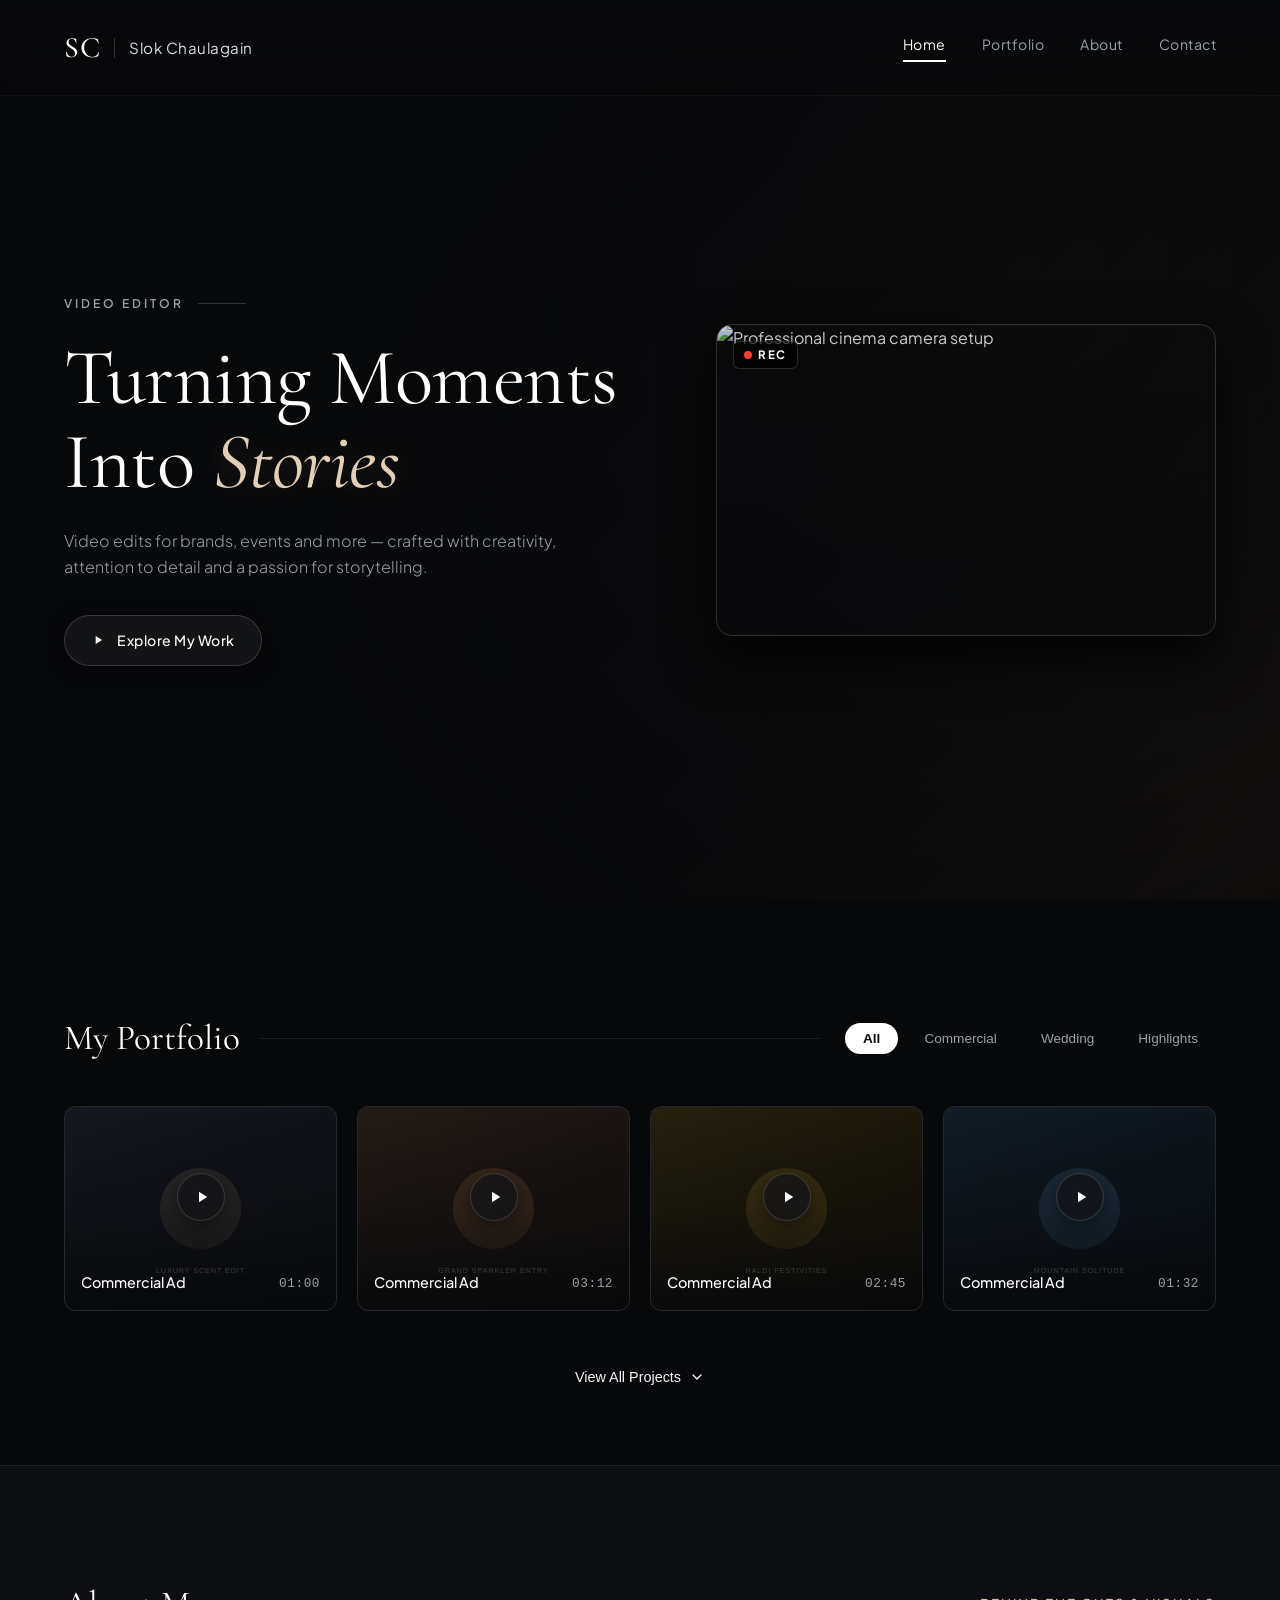
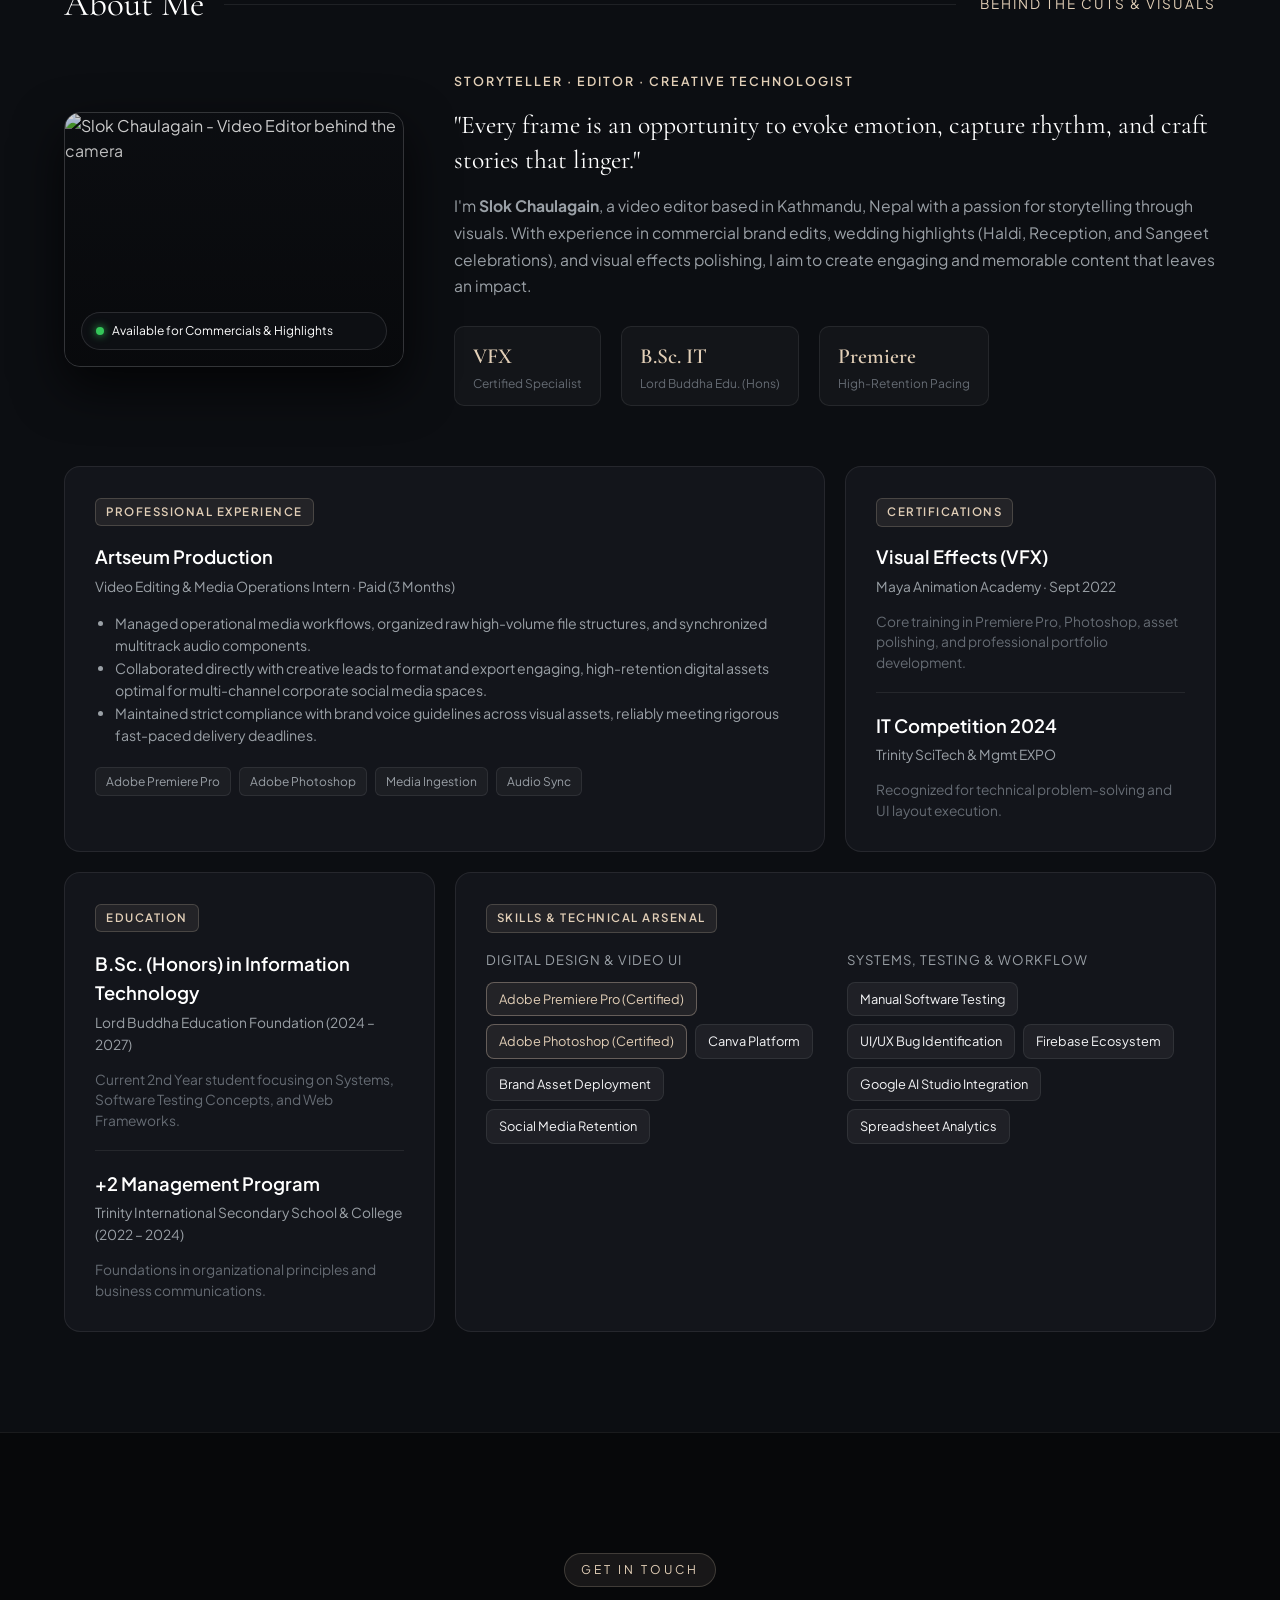
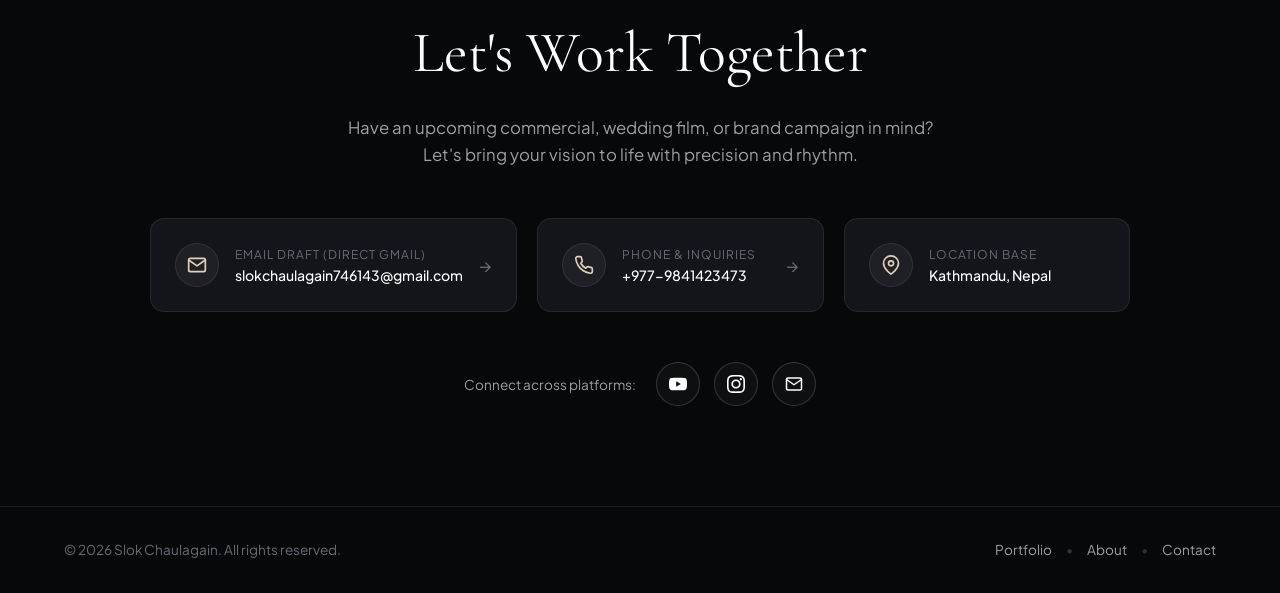
==== Portfolio/index.html @ 5088b0f5 "Add files via upload" ====
<!DOCTYPE html>
<html lang="en">
<head>
  <meta charset="UTF-8">
  <meta name="viewport" content="width=device-width, initial-scale=1.0">
  <title>Slok Chaulagain — Video Editor & Visual Storyteller</title>
  <meta name="description" content="Portfolio of Slok Chaulagain, a Video Editor specializing in commercial edits, wedding highlights, and cinematic visual storytelling based in Kathmandu, Nepal.">
  
  <!-- Google Fonts: Cormorant Garamond & Plus Jakarta Sans -->
  <link rel="preconnect" href="https://fonts.googleapis.com">
  <link rel="preconnect" href="https://fonts.gstatic.com" crossorigin>
  <link href="https://fonts.googleapis.com/css2?family=Cormorant+Garamond:ital,wght@0,400;0,500;0,600;1,400;1,600&family=Plus+Jakarta+Sans:wght@300;400;500;600;700&display=swap" rel="stylesheet">
  
  <link rel="stylesheet" href="styles.css">
</head>
<body>
  <!-- Header / Navigation -->
  <header class="site-header" id="header">
    <div class="header-container">
      <a href="#home" class="logo" aria-label="Slok Chaulagain Home">
        <span class="logo-monogram">SC</span>
        <span class="logo-divider"></span>
        <span class="logo-name">Slok Chaulagain</span>
      </a>

      <!-- Mobile Hamburger Toggle -->
      <button class="mobile-toggle" id="mobileToggle" aria-expanded="false" aria-controls="primaryNav" aria-label="Toggle navigation menu">
        <span></span>
        <span></span>
        <span></span>
      </button>

      <nav class="nav-links" id="primaryNav" aria-label="Main Navigation">
        <a href="#home" class="nav-link active">Home</a>
        <a href="#portfolio" class="nav-link">Portfolio</a>
        <a href="#about" class="nav-link">About</a>
        <a href="#contact" class="nav-link">Contact</a>
      </nav>
    </div>
  </header>

  <main>
    <!-- Hero Section -->
    <section class="hero-section" id="home">
      <div class="hero-bg-overlay" aria-hidden="true"></div>
      
      <div class="hero-container">
        <!-- Hero Text Content -->
        <div class="hero-content">
          <div class="hero-label-wrap">
            <span class="hero-label">VIDEO EDITOR</span>
            <span class="hero-label-line"></span>
          </div>
          <h1 class="hero-title">
            Turning Moments<br>
            Into <span class="italic-accent">Stories</span>
          </h1>
          <p class="hero-subtitle">
            Video edits for brands, events and more — crafted with creativity, 
            attention to detail and a passion for storytelling.
          </p>
          <div class="hero-cta-wrapper">
            <a href="#portfolio" class="btn-pill btn-hero" id="heroCta">
              <svg class="icon-play" viewBox="0 0 24 24" fill="currentColor" aria-hidden="true">
                <path d="M8 5v14l11-7z"/>
              </svg>
              <span>Explore My Work</span>
            </a>
          </div>
        </div>

        <!-- Hero Camera Setup Visual -->
        <div class="hero-visual" aria-hidden="true">
          <div class="hero-camera-card">
            <img 
              src="https://images.unsplash.com/photo-1516035069371-29a1b244cc32?auto=format&fit=crop&w=900&q=80" 
              alt="Professional cinema camera setup" 
              class="hero-cam-img"
            />
            <div class="hero-cam-overlay">
              <div class="rec-badge">
                <span class="rec-dot"></span> REC
              </div>
            </div>
          </div>
        </div>
      </div>
    </section>

    <!-- Portfolio Section -->
    <section class="portfolio-section" id="portfolio">
      <div class="container">
        <div class="section-header-row">
          <div class="title-with-rule">
            <h2 class="section-title">My Portfolio</h2>
            <div class="header-rule" aria-hidden="true"></div>
          </div>

          <!-- Filter Pills -->
          <div class="filter-group" role="tablist" aria-label="Filter portfolio projects">
            <button class="filter-pill active" role="tab" aria-selected="true" data-filter="all">All</button>
            <button class="filter-pill" role="tab" aria-selected="false" data-filter="commercial">Commercial</button>
            <button class="filter-pill" role="tab" aria-selected="false" data-filter="wedding">Wedding</button>
            <button class="filter-pill" role="tab" aria-selected="false" data-filter="highlights">Highlights</button>
          </div>
        </div>

        <!-- Video Cards Grid -->
        <div class="portfolio-grid" id="portfolioGrid" aria-live="polite">
          <!-- Populated dynamically via script.js -->
        </div>

        <!-- Toggle Grid Expansion Button -->
        <div class="view-all-wrapper">
          <button class="btn-view-toggle" id="viewToggleBtn" aria-expanded="false">
            <span class="btn-text">View All Projects</span>
            <svg class="arrow-icon" viewBox="0 0 24 24" fill="none" stroke="currentColor" stroke-width="2" stroke-linecap="round" stroke-linejoin="round" aria-hidden="true">
              <polyline points="6 9 12 15 18 9"></polyline>
            </svg>
          </button>
        </div>
      </div>
    </section>

    <!-- Full-Width Dedicated About & Resume Showcase Section -->
    <section class="about-section" id="about">
      <div class="container">
        <div class="section-header-row">
          <div class="title-with-rule">
            <h2 class="section-title">About Me</h2>
            <div class="header-rule" aria-hidden="true"></div>
          </div>
          <span class="section-tagline">Behind The Cuts & Visuals</span>
        </div>

        <!-- Main Narrative Showcase -->
        <div class="about-hero-grid">
          <div class="about-visual-frame" data-tilt-item>
            <img 
              src="https://images.unsplash.com/photo-1574717024653-61fd2cf4d44d?auto=format&fit=crop&w=800&q=80" 
              alt="Slok Chaulagain - Video Editor behind the camera" 
              class="about-img"
              loading="lazy"
            />
            <div class="about-img-overlay"></div>
            <div class="about-floating-pill">
              <span class="live-dot"></span>
              <span>Available for Commercials & Highlights</span>
            </div>
          </div>

          <div class="about-narrative">
            <div class="about-pretitle">STORYTELLER · EDITOR · CREATIVE TECHNOLOGIST</div>
            <h3 class="about-quote">
              "Every frame is an opportunity to evoke emotion, capture rhythm, and craft stories that linger."
            </h3>
            <p class="about-paragraph">
              I'm <strong>Slok Chaulagain</strong>, a video editor based in Kathmandu, Nepal with a passion for storytelling through visuals. With experience in commercial brand edits, wedding highlights (Haldi, Reception, and Sangeet celebrations), and visual effects polishing, I aim to create engaging and memorable content that leaves an impact.
            </p>
            <div class="about-quick-stats">
              <div class="stat-box">
                <span class="stat-number">VFX</span>
                <span class="stat-label">Certified Specialist</span>
              </div>
              <div class="stat-box">
                <span class="stat-number">B.Sc. IT</span>
                <span class="stat-label">Lord Buddha Edu. (Hons)</span>
              </div>
              <div class="stat-box">
                <span class="stat-number">Premiere</span>
                <span class="stat-label">High-Retention Pacing</span>
              </div>
            </div>
          </div>
        </div>

        <!-- Interactive Bento Resume Showcase (Full-Width from Left to Right) -->
        <div class="resume-bento-grid">
          <!-- Card 1: Experience -->
          <div class="bento-card bento-span-2" data-tilt-item>
            <div class="bento-badge">Professional Experience</div>
            <h4 class="bento-title">Artseum Production</h4>
            <div class="bento-subtitle">Video Editing & Media Operations Intern · Paid (3 Months)</div>
            <ul class="bento-list">
              <li>Managed operational media workflows, organized raw high-volume file structures, and synchronized multitrack audio components.</li>
              <li>Collaborated directly with creative leads to format and export engaging, high-retention digital assets optimal for multi-channel corporate social media spaces.</li>
              <li>Maintained strict compliance with brand voice guidelines across visual assets, reliably meeting rigorous fast-paced delivery deadlines.</li>
            </ul>
            <div class="bento-tags">
              <span>Adobe Premiere Pro</span>
              <span>Adobe Photoshop</span>
              <span>Media Ingestion</span>
              <span>Audio Sync</span>
            </div>
          </div>

          <!-- Card 2: Certifications & Competitions -->
          <div class="bento-card" data-tilt-item>
            <div class="bento-badge">Certifications</div>
            <div class="cert-item">
              <h4 class="bento-title">Visual Effects (VFX)</h4>
              <div class="bento-subtitle">Maya Animation Academy · Sept 2022</div>
              <p class="bento-desc">Core training in Premiere Pro, Photoshop, asset polishing, and professional portfolio development.</p>
            </div>
            <div class="cert-divider"></div>
            <div class="cert-item">
              <h4 class="bento-title">IT Competition 2024</h4>
              <div class="bento-subtitle">Trinity SciTech & Mgmt EXPO</div>
              <p class="bento-desc">Recognized for technical problem-solving and UI layout execution.</p>
            </div>
          </div>

          <!-- Card 3: Academic Foundations -->
          <div class="bento-card" data-tilt-item>
            <div class="bento-badge">Education</div>
            <div class="edu-item">
              <h4 class="bento-title">B.Sc. (Honors) in Information Technology</h4>
              <div class="bento-subtitle">Lord Buddha Education Foundation (2024 – 2027)</div>
              <p class="bento-desc">Current 2nd Year student focusing on Systems, Software Testing Concepts, and Web Frameworks.</p>
            </div>
            <div class="cert-divider"></div>
            <div class="edu-item">
              <h4 class="bento-title">+2 Management Program</h4>
              <div class="bento-subtitle">Trinity International Secondary School & College (2022 – 2024)</div>
              <p class="bento-desc">Foundations in organizational principles and business communications.</p>
            </div>
          </div>

          <!-- Card 4: Technical Skills & Creative Arsenal -->
          <div class="bento-card bento-span-2" data-tilt-item>
            <div class="bento-badge">Skills & Technical Arsenal</div>
            <div class="skills-category-grid">
              <div class="skill-category">
                <span class="category-name">Digital Design & Video UI</span>
                <div class="skill-chips">
                  <span class="chip chip-gold">Adobe Premiere Pro (Certified)</span>
                  <span class="chip chip-gold">Adobe Photoshop (Certified)</span>
                  <span class="chip">Canva Platform</span>
                  <span class="chip">Brand Asset Deployment</span>
                  <span class="chip">Social Media Retention</span>
                </div>
              </div>
              <div class="skill-category">
                <span class="category-name">Systems, Testing & Workflow</span>
                <div class="skill-chips">
                  <span class="chip">Manual Software Testing</span>
                  <span class="chip">UI/UX Bug Identification</span>
                  <span class="chip">Firebase Ecosystem</span>
                  <span class="chip">Google AI Studio Integration</span>
                  <span class="chip">Spreadsheet Analytics</span>
                </div>
              </div>
            </div>
          </div>
        </div>
      </div>
    </section>

    <!-- Dedicated Full-Width Contact Section -->
    <section class="contact-section" id="contact">
      <div class="container">
        <div class="contact-panel">
          <div class="contact-header-content">
            <span class="contact-pill-label">GET IN TOUCH</span>
            <h2 class="contact-big-title">Let's Work Together</h2>
            <p class="contact-lead-text">
              Have an upcoming commercial, wedding film, or brand campaign in mind? Let's bring your vision to life with precision and rhythm.
            </p>
          </div>

          <!-- Direct Action Cards Grid -->
          <div class="contact-actions-grid">
            <!-- Direct Gmail Draft Card -->
            <a href="https://mail.google.com/mail/?view=cm&fs=1&to=slokchaulagain746143@gmail.com" 
               target="_blank" 
               rel="noopener noreferrer" 
               class="contact-action-card" 
               data-tilt-item>
              <div class="action-icon-circle">
                <svg viewBox="0 0 24 24" fill="none" stroke="currentColor" stroke-width="2" stroke-linecap="round" stroke-linejoin="round">
                  <path d="M4 4h16c1.1 0 2 .9 2 2v12c0 1.1-.9 2-2 2H4c-1.1 0-2-.9-2-2V6c0-1.1.9-2 2-2z"></path>
                  <polyline points="22,6 12,13 2,6"></polyline>
                </svg>
              </div>
              <div class="action-info">
                <span class="action-label">Email Draft (Direct Gmail)</span>
                <span class="action-value">slokchaulagain746143@gmail.com</span>
              </div>
              <div class="action-arrow">→</div>
            </a>

            <!-- Direct Phone Card -->
            <a href="tel:+9779841423473" class="contact-action-card" data-tilt-item>
              <div class="action-icon-circle">
                <svg viewBox="0 0 24 24" fill="none" stroke="currentColor" stroke-width="2" stroke-linecap="round" stroke-linejoin="round">
                  <path d="M22 16.92v3a2 2 0 0 1-2.18 2 19.79 19.79 0 0 1-8.63-3.07 19.5 19.5 0 0 1-6-6 19.79 19.79 0 0 1-3.07-8.67A2 2 0 0 1 4.11 2h3a2 2 0 0 1 2 1.72 12.84 12.84 0 0 0 .7 2.81 2 2 0 0 1-.45 2.11L8.09 9.91a16 16 0 0 0 6 6l1.27-1.27a2 2 0 0 1 2.11-.45 12.84 12.84 0 0 0 2.81.7A2 2 0 0 1 22 16.92z"></path>
                </svg>
              </div>
              <div class="action-info">
                <span class="action-label">Phone & Inquiries</span>
                <span class="action-value">+977-9841423473</span>
              </div>
              <div class="action-arrow">→</div>
            </a>

            <!-- Location Card -->
            <div class="contact-action-card static-card" data-tilt-item>
              <div class="action-icon-circle">
                <svg viewBox="0 0 24 24" fill="none" stroke="currentColor" stroke-width="2" stroke-linecap="round" stroke-linejoin="round">
                  <path d="M21 10c0 7-9 13-9 13s-9-6-9-13a9 9 0 0 1 18 0z"></path>
                  <circle cx="12" cy="10" r="3"></circle>
                </svg>
              </div>
              <div class="action-info">
                <span class="action-label">Location Base</span>
                <span class="action-value">Kathmandu, Nepal</span>
              </div>
            </div>
          </div>

          <!-- Social Channels Row -->
          <div class="contact-social-bar">
            <span class="social-bar-label">Connect across platforms:</span>
            <div class="social-icon-row">
              <a href="https://www.youtube.com/@slok.chaulagain" 
                 target="_blank" 
                 rel="noopener noreferrer" 
                 class="social-circle-btn" 
                 aria-label="Slok Chaulagain on YouTube">
                <svg viewBox="0 0 24 24" fill="currentColor">
                  <path d="M23.498 6.186a3.016 3.016 0 0 0-2.122-2.136C19.505 3.545 12 3.545 12 3.545s-7.505 0-9.377.505A3.017 3.017 0 0 0 .502 6.186C0 8.07 0 12 0 12s0 3.93.502 5.814a3.016 3.016 0 0 0 2.122 2.136c1.871.505 9.376.505 9.376.505s7.505 0 9.377-.505a3.015 3.015 0 0 0 2.122-2.136C24 15.93 24 12 24 12s0-3.93-.502-5.814zM9.545 15.568V8.432L15.818 12l-6.273 3.568z"/>
                </svg>
              </a>

              <a href="https://www.instagram.com/slok.core/" 
                 target="_blank" 
                 rel="noopener noreferrer" 
                 class="social-circle-btn" 
                 aria-label="Slok Chaulagain on Instagram">
                <svg viewBox="0 0 24 24" fill="currentColor">
                  <path d="M12 2.163c3.204 0 3.584.012 4.85.07 3.252.148 4.771 1.691 4.919 4.919.058 1.265.069 1.645.069 4.849 0 3.205-.012 3.584-.069 4.849-.149 3.225-1.664 4.771-4.919 4.919-1.266.058-1.644.07-4.85.07-3.204 0-3.584-.012-4.849-.07-3.26-.149-4.771-1.699-4.919-4.92-.058-1.265-.07-1.644-.07-4.849 0-3.204.013-3.583.07-4.849.149-3.227 1.664-4.771 4.919-4.919 1.266-.057 1.645-.069 4.849-.069zm0-2.163c-3.259 0-3.667.014-4.947.072-4.358.2-6.78 2.618-6.98 6.98-.059 1.281-.073 1.689-.073 4.948 0 3.259.014 3.668.072 4.948.2 4.358 2.618 6.78 6.98 6.98 1.281.058 1.689.072 4.948.072 3.259 0 3.668-.014 4.948-.072 4.354-.2 6.782-2.618 6.979-6.98.059-1.28.073-1.689.073-4.948 0-3.259-.014-3.667-.072-4.947-.196-4.354-2.617-6.78-6.979-6.98-1.281-.059-1.69-.073-4.949-.073zm0 5.838c-3.403 0-6.162 2.759-6.162 6.162s2.759 6.163 6.162 6.163 6.162-2.759 6.162-6.163c0-3.403-2.759-6.162-6.162-6.162zm0 10.162c-2.209 0-4-1.79-4-4 0-2.209 1.791-4 4-4s4 1.791 4 4c0 2.21-1.791 4-4 4zm6.406-11.845c-.796 0-1.441.645-1.441 1.44s.645 1.44 1.441 1.44c.795 0 1.439-.645 1.439-1.44s-.644-1.44-1.439-1.44z"/>
                </svg>
              </a>

              <a href="https://mail.google.com/mail/?view=cm&fs=1&to=slokchaulagain746143@gmail.com" 
                 target="_blank" 
                 rel="noopener noreferrer" 
                 class="social-circle-btn" 
                 aria-label="Directly compose email to Slok Chaulagain via Gmail">
                <svg viewBox="0 0 24 24" fill="none" stroke="currentColor" stroke-width="2" stroke-linecap="round" stroke-linejoin="round">
                  <path d="M4 4h16c1.1 0 2 .9 2 2v12c0 1.1-.9 2-2 2H4c-1.1 0-2-.9-2-2V6c0-1.1.9-2 2-2z"></path>
                  <polyline points="22,6 12,13 2,6"></polyline>
                </svg>
              </a>
            </div>
          </div>
        </div>
      </div>
    </section>
  </main>

  <!-- Footer -->
  <footer class="site-footer">
    <div class="container footer-content">
      <div class="footer-left">
        <p>&copy; <span id="currentYear"></span> Slok Chaulagain. All rights reserved.</p>
      </div>
      <div class="footer-right">
        <a href="#portfolio" class="footer-link">Portfolio</a>
        <span class="dot-separator">&bull;</span>
        <a href="#about" class="footer-link">About</a>
        <span class="dot-separator">&bull;</span>
        <a href="#contact" class="footer-link">Contact</a>
      </div>
    </div>
  </footer>

  <!-- Accessible Video Modal Player -->
  <div class="modal-backdrop" id="videoModal" role="dialog" aria-modal="true" aria-labelledby="modalTitle" hidden>
    <div class="modal-dialog">
      <button class="modal-close-btn" id="modalCloseBtn" aria-label="Close video player">
        <svg viewBox="0 0 24 24" width="24" height="24" stroke="currentColor" stroke-width="2" fill="none">
          <line x1="18" y1="6" x2="6" y2="18"></line>
          <line x1="6" y1="6" x2="18" y2="18"></line>
        </svg>
      </button>
      <div class="modal-player-container" id="modalPlayerContent"></div>
      <div class="modal-footer-info">
        <h3 id="modalTitle" class="modal-title">Project Video</h3>
        <span id="modalMeta" class="modal-meta">Category · Duration</span>
      </div>
    </div>
  </div>

  <script src="script.js"></script>
</body>
</html>
---- Portfolio/styles.css ----
/* ==========================================================================
   Design System & Cinematic 3D Palette
   ========================================================================== */
:root {
  --bg-primary: #07080a;
  --bg-secondary: #0c0e12;
  --bg-card: #13151b;
  --bg-card-hover: #191c24;
  --surface-border: rgba(255, 255, 255, 0.08);
  --surface-border-light: rgba(255, 255, 255, 0.16);
  
  --text-primary: #f5f5f7;
  --text-secondary: #9aa0a6;
  --text-muted: #656b73;
  --accent-gold: #e2cfb7;
  --accent-glow: rgba(226, 207, 183, 0.18);
  --play-pill-bg: rgba(18, 19, 23, 0.75);

  --font-serif: 'Cormorant Garamond', Georgia, serif;
  --font-sans: 'Plus Jakarta Sans', -apple-system, BlinkMacSystemFont, "Segoe UI", Roboto, sans-serif;

  --ease-cinematic: cubic-bezier(0.16, 1, 0.3, 1);
  --transition-fast: 0.25s var(--ease-cinematic);
  --transition-smooth: 0.45s var(--ease-cinematic);
}

/* CSS Reset & Base */
*, *::before, *::after {
  box-sizing: border-box;
  margin: 0;
  padding: 0;
}

[hidden] {
  display: none !important;
}

html {
  scroll-behavior: smooth;
  color-scheme: dark;
}

body {
  background-color: var(--bg-primary);
  color: var(--text-primary);
  font-family: var(--font-sans);
  line-height: 1.6;
  overflow-x: hidden;
  -webkit-font-smoothing: antialiased;
}

a:focus-visible,
button:focus-visible {
  outline: 2px solid var(--accent-gold);
  outline-offset: 4px;
}

.container {
  width: 90%;
  max-width: 1240px;
  margin: 0 auto;
}

/* ==========================================================================
   Header & Navigation
   ========================================================================== */
.site-header {
  position: fixed;
  top: 0;
  left: 0;
  width: 100%;
  z-index: 100;
  padding: 24px 0;
  background: linear-gradient(180deg, rgba(7, 8, 10, 0.9) 0%, rgba(7, 8, 10, 0.5) 75%, transparent 100%);
  backdrop-filter: blur(14px);
  -webkit-backdrop-filter: blur(14px);
  border-bottom: 1px solid rgba(255, 255, 255, 0.04);
  transition: padding var(--transition-fast), background-color var(--transition-fast);
}

.site-header.scrolled {
  padding: 16px 0;
  background-color: rgba(7, 8, 10, 0.96);
  border-bottom-color: var(--surface-border);
}

.header-container {
  width: 90%;
  max-width: 1240px;
  margin: 0 auto;
  display: flex;
  justify-content: space-between;
  align-items: center;
}

.logo {
  display: flex;
  align-items: center;
  gap: 14px;
  text-decoration: none;
  color: var(--text-primary);
}

.logo-monogram {
  font-family: var(--font-serif);
  font-size: 1.85rem;
  letter-spacing: 0.5px;
  font-weight: 500;
  color: #ffffff;
}

.logo-divider {
  width: 1px;
  height: 20px;
  background: var(--surface-border-light);
}

.logo-name {
  font-size: 0.95rem;
  font-weight: 400;
  letter-spacing: 0.5px;
  color: #dadce0;
}

.nav-links {
  display: flex;
  gap: 36px;
  align-items: center;
}

.nav-link {
  color: var(--text-secondary);
  text-decoration: none;
  font-size: 0.88rem;
  font-weight: 400;
  letter-spacing: 0.5px;
  position: relative;
  padding-bottom: 6px;
  transition: color var(--transition-fast);
}

.nav-link:hover {
  color: #ffffff;
}

.nav-link::after {
  content: '';
  position: absolute;
  left: 0;
  bottom: 0;
  width: 100%;
  height: 2px;
  background-color: #ffffff;
  transform: scaleX(0);
  transform-origin: center;
  transition: transform 0.28s cubic-bezier(0.2, 0.8, 0.2, 1);
}

.nav-link.active {
  color: #ffffff;
}

.nav-link.active::after {
  transform: scaleX(1);
}

.mobile-toggle {
  display: none;
  background: none;
  border: none;
  cursor: pointer;
  padding: 8px;
  flex-direction: column;
  gap: 5px;
}

.mobile-toggle span {
  display: block;
  width: 22px;
  height: 2px;
  background: #ffffff;
  transition: transform var(--transition-fast), opacity var(--transition-fast);
}

/* ==========================================================================
   Hero Section
   ========================================================================== */
.hero-section {
  position: relative;
  min-height: 100vh;
  display: flex;
  align-items: center;
  padding: 130px 0 70px;
  background: radial-gradient(circle at 80% 30%, rgba(45, 34, 25, 0.5) 0%, rgba(7, 8, 10, 0.95) 70%);
  overflow: hidden;
}

.hero-bg-overlay {
  position: absolute;
  inset: 0;
  background: linear-gradient(135deg, rgba(7, 8, 10, 0.98) 30%, rgba(7, 8, 10, 0.7) 70%, rgba(20, 16, 12, 0.4) 100%);
  pointer-events: none;
}

.hero-container {
  width: 90%;
  max-width: 1240px;
  margin: 0 auto;
  display: flex;
  align-items: center;
  justify-content: space-between;
  gap: 50px;
  position: relative;
  z-index: 2;
}

.hero-content {
  max-width: 600px;
}

.hero-label-wrap {
  display: flex;
  align-items: center;
  gap: 14px;
  margin-bottom: 24px;
}

.hero-label {
  font-size: 0.75rem;
  letter-spacing: 3px;
  text-transform: uppercase;
  color: var(--text-secondary);
  font-weight: 600;
}

.hero-label-line {
  display: inline-block;
  width: 48px;
  height: 1px;
  background: var(--surface-border-light);
}

.hero-title {
  font-family: var(--font-serif);
  font-size: clamp(3rem, 6.2vw, 5.2rem);
  line-height: 1.05;
  font-weight: 400;
  color: #ffffff;
  letter-spacing: -0.5px;
  margin-bottom: 24px;
}

.italic-accent {
  font-style: italic;
  font-weight: 400;
  color: var(--accent-gold);
  text-shadow: 0 0 25px var(--accent-glow);
}

.hero-subtitle {
  color: var(--text-secondary);
  font-size: clamp(1rem, 1.25vw, 1.15rem);
  font-weight: 300;
  line-height: 1.6;
  max-width: 500px;
  margin-bottom: 36px;
}

.btn-pill {
  display: inline-flex;
  align-items: center;
  gap: 12px;
  padding: 13px 26px;
  border-radius: 999px;
  text-decoration: none;
  font-size: 0.88rem;
  font-weight: 500;
  letter-spacing: 0.5px;
  cursor: pointer;
  transition: all var(--transition-fast);
}

.btn-hero {
  background: rgba(255, 255, 255, 0.05);
  color: #ffffff;
  border: 1px solid var(--surface-border-light);
  box-shadow: 0 4px 20px rgba(0, 0, 0, 0.5);
  backdrop-filter: blur(10px);
}

.btn-hero:hover {
  background: rgba(255, 255, 255, 0.12);
  border-color: rgba(255, 255, 255, 0.35);
  transform: translateY(-2px);
  box-shadow: 0 8px 30px rgba(0, 0, 0, 0.7);
}

.icon-play {
  width: 14px;
  height: 14px;
}

.hero-visual {
  flex: 1;
  max-width: 500px;
  display: flex;
  justify-content: flex-end;
}

.hero-camera-card {
  position: relative;
  width: 100%;
  aspect-ratio: 16 / 10;
  border-radius: 16px;
  overflow: hidden;
  border: 1px solid var(--surface-border-light);
  box-shadow: 0 20px 50px rgba(0, 0, 0, 0.85);
}

.hero-cam-img {
  width: 100%;
  height: 100%;
  object-fit: cover;
  filter: contrast(1.1) brightness(0.9);
}

.hero-cam-overlay {
  position: absolute;
  inset: 0;
  background: linear-gradient(180deg, rgba(7, 8, 10, 0.1) 0%, rgba(7, 8, 10, 0.55) 100%);
  padding: 16px;
  display: flex;
  justify-content: flex-start;
  align-items: flex-start;
}

.rec-badge {
  display: inline-flex;
  align-items: center;
  gap: 6px;
  background: rgba(0, 0, 0, 0.65);
  padding: 4px 10px;
  border-radius: 6px;
  font-size: 0.72rem;
  font-weight: 700;
  letter-spacing: 1.5px;
  color: #ffffff;
  border: 1px solid rgba(255, 255, 255, 0.15);
}

.rec-dot {
  width: 8px;
  height: 8px;
  border-radius: 50%;
  background-color: #ff3b30;
  animation: recBlink 1.4s infinite;
}

@keyframes recBlink {
  0%, 100% { opacity: 1; }
  50% { opacity: 0.2; }
}

/* ==========================================================================
   Portfolio Section
   ========================================================================== */
.portfolio-section {
  padding: 110px 0 70px;
  background-color: var(--bg-primary);
  position: relative;
  scroll-margin-top: 80px;
}

.section-header-row {
  display: flex;
  justify-content: space-between;
  align-items: center;
  margin-bottom: 40px;
  gap: 24px;
}

.title-with-rule {
  display: flex;
  align-items: center;
  gap: 20px;
  flex: 1;
}

.section-title {
  font-family: var(--font-serif);
  font-size: 2.2rem;
  font-weight: 400;
  color: #ffffff;
  white-space: nowrap;
}

.header-rule {
  flex-grow: 1;
  height: 1px;
  background: var(--surface-border);
}

.filter-group {
  display: flex;
  gap: 8px;
  flex-wrap: wrap;
}

.filter-pill {
  background: transparent;
  color: var(--text-secondary);
  border: none;
  padding: 8px 18px;
  border-radius: 999px;
  font-size: 0.85rem;
  font-weight: 500;
  cursor: pointer;
  transition: all var(--transition-fast);
}

.filter-pill:hover {
  color: #ffffff;
}

.filter-pill.active {
  background: #ffffff;
  color: #0c0d10;
  font-weight: 600;
}

.portfolio-grid {
  display: grid;
  grid-template-columns: repeat(4, 1fr);
  gap: 20px;
  perspective: 1200px;
}

.video-card {
  position: relative;
  aspect-ratio: 4 / 3;
  border-radius: 12px;
  overflow: hidden;
  background-color: var(--bg-card);
  border: 1px solid var(--surface-border);
  cursor: pointer;
  transform-style: preserve-3d;
  transition: transform var(--transition-smooth), border-color var(--transition-fast), box-shadow var(--transition-smooth);
}

.video-card:hover {
  border-color: rgba(255, 255, 255, 0.25);
  box-shadow: 0 16px 40px -10px rgba(0, 0, 0, 0.8), 0 0 20px var(--accent-glow);
}

.card-media {
  position: absolute;
  inset: 0;
  width: 100%;
  height: 100%;
  object-fit: cover;
  transition: transform 0.6s var(--ease-cinematic);
}

.video-card:hover .card-media {
  transform: scale(1.05);
}

.card-overlay {
  position: absolute;
  inset: 0;
  background: linear-gradient(180deg, rgba(7, 8, 10, 0.05) 0%, rgba(7, 8, 10, 0.3) 50%, rgba(7, 8, 10, 0.92) 100%);
  display: flex;
  flex-direction: column;
  justify-content: space-between;
  padding: 16px;
  z-index: 2;
}

.center-play-wrapper {
  flex-grow: 1;
  display: flex;
  align-items: center;
  justify-content: center;
}

.play-circle {
  width: 48px;
  height: 48px;
  border-radius: 50%;
  background: var(--play-pill-bg);
  backdrop-filter: blur(8px);
  border: 1px solid rgba(255, 255, 255, 0.15);
  display: flex;
  align-items: center;
  justify-content: center;
  color: #ffffff;
  transition: all var(--transition-fast);
  box-shadow: 0 4px 15px rgba(0, 0, 0, 0.4);
}

.play-circle svg {
  width: 18px;
  height: 18px;
  margin-left: 2px;
}

.video-card:hover .play-circle {
  background: #ffffff;
  color: #07080a;
  transform: scale(1.12);
  box-shadow: 0 8px 25px rgba(255, 255, 255, 0.25);
}

.card-bottom-info {
  display: flex;
  justify-content: space-between;
  align-items: flex-end;
  gap: 12px;
}

.card-title {
  font-size: 0.9rem;
  font-weight: 500;
  color: #ffffff;
  white-space: nowrap;
  overflow: hidden;
  text-overflow: ellipsis;
}

.card-duration {
  font-size: 0.8rem;
  color: var(--text-secondary);
  font-family: monospace;
  letter-spacing: 0.5px;
}

.view-all-wrapper {
  margin-top: 48px;
  text-align: center;
}

.btn-view-toggle {
  background: transparent;
  border: none;
  color: var(--text-primary);
  font-size: 0.9rem;
  display: inline-flex;
  align-items: center;
  gap: 8px;
  cursor: pointer;
  padding: 10px 20px;
  border-radius: 999px;
  transition: all var(--transition-fast);
}

.btn-view-toggle:hover {
  color: var(--accent-gold);
}

.btn-view-toggle .arrow-icon {
  width: 16px;
  height: 16px;
  transition: transform var(--transition-fast);
}

.btn-view-toggle.expanded .arrow-icon {
  transform: rotate(180deg);
}

/* ==========================================================================
   Full-Width Dedicated About & Bento Resume Section
   ========================================================================== */
.about-section {
  padding: 110px 0 100px;
  background-color: var(--bg-secondary);
  border-top: 1px solid var(--surface-border);
  scroll-margin-top: 80px;
  position: relative;
}

.section-tagline {
  font-size: 0.85rem;
  text-transform: uppercase;
  letter-spacing: 2px;
  color: var(--accent-gold);
  white-space: nowrap;
}

.about-hero-grid {
  display: grid;
  grid-template-columns: 340px 1fr;
  gap: 50px;
  align-items: center;
  margin-bottom: 60px;
}

.about-visual-frame {
  position: relative;
  aspect-ratio: 4 / 3;
  border-radius: 16px;
  overflow: hidden;
  border: 1px solid var(--surface-border-light);
  box-shadow: 0 20px 50px rgba(0, 0, 0, 0.7);
  transform-style: preserve-3d;
}

.about-img {
  width: 100%;
  height: 100%;
  object-fit: cover;
  filter: contrast(1.1) brightness(0.92);
  transition: transform 0.6s var(--ease-cinematic);
}

.about-visual-frame:hover .about-img {
  transform: scale(1.05);
}

.about-img-overlay {
  position: absolute;
  inset: 0;
  background: linear-gradient(180deg, rgba(7, 8, 10, 0.1) 0%, rgba(7, 8, 10, 0.75) 100%);
  pointer-events: none;
}

.about-floating-pill {
  position: absolute;
  bottom: 16px;
  left: 16px;
  right: 16px;
  background: rgba(15, 17, 22, 0.85);
  backdrop-filter: blur(8px);
  border: 1px solid rgba(255, 255, 255, 0.12);
  padding: 8px 14px;
  border-radius: 999px;
  display: flex;
  align-items: center;
  gap: 8px;
  font-size: 0.75rem;
  color: #ffffff;
}

.live-dot {
  width: 8px;
  height: 8px;
  border-radius: 50%;
  background-color: #34c759;
  box-shadow: 0 0 8px #34c759;
}

.about-narrative {
  display: flex;
  flex-direction: column;
  gap: 16px;
}

.about-pretitle {
  font-size: 0.78rem;
  letter-spacing: 2px;
  color: var(--accent-gold);
  font-weight: 600;
}

.about-quote {
  font-family: var(--font-serif);
  font-size: clamp(1.4rem, 2vw, 1.85rem);
  font-weight: 400;
  color: #ffffff;
  line-height: 1.35;
}

.about-paragraph {
  color: var(--text-secondary);
  font-size: 0.98rem;
  line-height: 1.7;
}

.about-quick-stats {
  display: flex;
  gap: 20px;
  margin-top: 10px;
}

.stat-box {
  background: rgba(255, 255, 255, 0.03);
  border: 1px solid var(--surface-border);
  padding: 12px 18px;
  border-radius: 10px;
  display: flex;
  flex-direction: column;
}

.stat-number {
  font-family: var(--font-serif);
  font-size: 1.35rem;
  color: var(--accent-gold);
  font-weight: 600;
}

.stat-label {
  font-size: 0.75rem;
  color: var(--text-muted);
}

/* Bento Resume Grid */
.resume-bento-grid {
  display: grid;
  grid-template-columns: repeat(3, 1fr);
  gap: 20px;
  perspective: 1200px;
}

.bento-span-2 {
  grid-column: span 2;
}

.bento-card {
  background: var(--bg-card);
  border: 1px solid var(--surface-border);
  border-radius: 16px;
  padding: 30px;
  position: relative;
  transform-style: preserve-3d;
  transition: transform var(--transition-smooth), border-color var(--transition-fast), box-shadow var(--transition-smooth);
}

.bento-card:hover {
  border-color: rgba(255, 255, 255, 0.25);
  box-shadow: 0 16px 40px rgba(0, 0, 0, 0.8), 0 0 20px var(--accent-glow);
}

.bento-badge {
  display: inline-block;
  font-size: 0.72rem;
  text-transform: uppercase;
  letter-spacing: 1.5px;
  color: var(--accent-gold);
  background: rgba(226, 207, 183, 0.08);
  border: 1px solid rgba(226, 207, 183, 0.2);
  padding: 4px 10px;
  border-radius: 6px;
  margin-bottom: 16px;
  font-weight: 600;
}

.bento-title {
  font-size: 1.15rem;
  color: #ffffff;
  font-weight: 600;
  margin-bottom: 4px;
}

.bento-subtitle {
  font-size: 0.86rem;
  color: var(--text-secondary);
  margin-bottom: 14px;
}

.bento-desc {
  font-size: 0.86rem;
  color: var(--text-muted);
  line-height: 1.5;
}

.bento-list {
  list-style: disc;
  padding-left: 20px;
  color: var(--text-secondary);
  font-size: 0.88rem;
  line-height: 1.6;
  margin-bottom: 20px;
}

.bento-tags {
  display: flex;
  flex-wrap: wrap;
  gap: 8px;
}

.bento-tags span {
  font-size: 0.75rem;
  background: rgba(255, 255, 255, 0.04);
  border: 1px solid var(--surface-border);
  padding: 4px 10px;
  border-radius: 6px;
  color: var(--text-secondary);
}

.cert-divider {
  height: 1px;
  background: var(--surface-border);
  margin: 18px 0;
}

.skills-category-grid {
  display: grid;
  grid-template-columns: 1fr 1fr;
  gap: 24px;
}

.category-name {
  display: block;
  font-size: 0.82rem;
  color: var(--text-secondary);
  text-transform: uppercase;
  letter-spacing: 1px;
  margin-bottom: 12px;
}

.skill-chips {
  display: flex;
  flex-wrap: wrap;
  gap: 8px;
}

.chip {
  font-size: 0.8rem;
  padding: 6px 12px;
  background: rgba(255, 255, 255, 0.05);
  border: 1px solid var(--surface-border);
  border-radius: 8px;
  color: var(--text-primary);
}

.chip-gold {
  border-color: rgba(226, 207, 183, 0.35);
  background: rgba(226, 207, 183, 0.08);
  color: var(--accent-gold);
}

/* ==========================================================================
   Dedicated Full-Width Contact Section
   ========================================================================== */
.contact-section {
  padding: 120px 0 100px;
  background-color: var(--bg-primary);
  border-top: 1px solid var(--surface-border);
  scroll-margin-top: 80px;
  position: relative;
}

.contact-panel {
  max-width: 980px;
  margin: 0 auto;
  text-align: center;
}

.contact-pill-label {
  display: inline-block;
  font-size: 0.75rem;
  letter-spacing: 3px;
  text-transform: uppercase;
  color: var(--accent-gold);
  background: rgba(226, 207, 183, 0.08);
  border: 1px solid rgba(226, 207, 183, 0.2);
  padding: 6px 16px;
  border-radius: 999px;
  margin-bottom: 20px;
}

.contact-big-title {
  font-family: var(--font-serif);
  font-size: clamp(2.4rem, 4.5vw, 3.8rem);
  color: #ffffff;
  font-weight: 400;
  margin-bottom: 16px;
}

.contact-lead-text {
  color: var(--text-secondary);
  font-size: 1.05rem;
  max-width: 600px;
  margin: 0 auto 50px;
  line-height: 1.6;
}

/* Action Cards */
.contact-actions-grid {
  display: grid;
  grid-template-columns: repeat(3, 1fr);
  gap: 20px;
  margin-bottom: 50px;
  text-align: left;
}

.contact-action-card {
  background: var(--bg-card);
  border: 1px solid var(--surface-border);
  border-radius: 14px;
  padding: 24px;
  display: flex;
  align-items: center;
  gap: 16px;
  text-decoration: none;
  color: inherit;
  transition: all var(--transition-fast);
  position: relative;
}

.contact-action-card:hover {
  border-color: rgba(255, 255, 255, 0.3);
  background: var(--bg-card-hover);
  transform: translateY(-3px);
  box-shadow: 0 12px 30px rgba(0, 0, 0, 0.6);
}

.static-card:hover {
  transform: none;
}

.action-icon-circle {
  width: 44px;
  height: 44px;
  border-radius: 50%;
  background: rgba(255, 255, 255, 0.05);
  border: 1px solid var(--surface-border);
  display: flex;
  align-items: center;
  justify-content: center;
  color: var(--accent-gold);
  flex-shrink: 0;
}

.action-icon-circle svg {
  width: 20px;
  height: 20px;
}

.action-info {
  display: flex;
  flex-direction: column;
  overflow: hidden;
}

.action-label {
  font-size: 0.75rem;
  text-transform: uppercase;
  letter-spacing: 1px;
  color: var(--text-muted);
}

.action-value {
  font-size: 0.88rem;
  color: #ffffff;
  font-weight: 500;
  white-space: nowrap;
  overflow: hidden;
  text-overflow: ellipsis;
}

.action-arrow {
  margin-left: auto;
  color: var(--text-muted);
  font-size: 1.1rem;
  transition: transform var(--transition-fast);
}

.contact-action-card:hover .action-arrow {
  transform: translateX(4px);
  color: #ffffff;
}

/* Social channels */
.contact-social-bar {
  display: flex;
  align-items: center;
  justify-content: center;
  gap: 20px;
}

.social-bar-label {
  font-size: 0.85rem;
  color: var(--text-secondary);
}

.social-icon-row {
  display: flex;
  gap: 14px;
}

.social-circle-btn {
  width: 44px;
  height: 44px;
  border-radius: 50%;
  border: 1px solid var(--surface-border-light);
  display: flex;
  align-items: center;
  justify-content: center;
  color: #ffffff;
  text-decoration: none;
  background: rgba(255, 255, 255, 0.03);
  transition: all var(--transition-fast);
}

.social-circle-btn svg {
  width: 18px;
  height: 18px;
}

.social-circle-btn:hover {
  border-color: #ffffff;
  background: #ffffff;
  color: var(--bg-primary);
  transform: translateY(-3px);
  box-shadow: 0 8px 20px rgba(0, 0, 0, 0.5);
}

/* ==========================================================================
   Footer
   ========================================================================== */
.site-footer {
  border-top: 1px solid var(--surface-border);
  padding: 32px 0;
  background-color: var(--bg-primary);
  font-size: 0.85rem;
  color: var(--text-muted);
}

.footer-content {
  display: flex;
  justify-content: space-between;
  align-items: center;
}

.footer-right {
  display: flex;
  gap: 14px;
  align-items: center;
}

.footer-link {
  color: var(--text-secondary);
  text-decoration: none;
  transition: color var(--transition-fast);
}

.footer-link:hover {
  color: #ffffff;
}

.dot-separator {
  color: var(--surface-border-light);
}

/* ==========================================================================
   Video Modal Player
   ========================================================================== */
.modal-backdrop {
  position: fixed;
  inset: 0;
  background: rgba(0, 0, 0, 0.88);
  backdrop-filter: blur(16px);
  -webkit-backdrop-filter: blur(16px);
  z-index: 1000;
  display: none;
  align-items: center;
  justify-content: center;
  padding: 20px;
}

.modal-backdrop.is-active {
  display: flex !important;
}

.modal-dialog {
  position: relative;
  width: 100%;
  max-width: 880px;
  background: var(--bg-card);
  border: 1px solid var(--surface-border-light);
  border-radius: 14px;
  overflow: hidden;
  box-shadow: 0 25px 60px rgba(0, 0, 0, 0.9);
  animation: modalPop 0.3s var(--ease-cinematic);
}

@keyframes modalPop {
  from { opacity: 0; transform: scale(0.95); }
  to { opacity: 1; transform: scale(1); }
}

.modal-close-btn {
  position: absolute;
  top: 14px;
  right: 14px;
  z-index: 10;
  background: rgba(0, 0, 0, 0.6);
  border: 1px solid var(--surface-border);
  color: #ffffff;
  width: 36px;
  height: 36px;
  border-radius: 50%;
  display: flex;
  align-items: center;
  justify-content: center;
  cursor: pointer;
  transition: all var(--transition-fast);
}

.modal-close-btn:hover {
  background: #ffffff;
  color: #000000;
}

.modal-player-container {
  width: 100%;
  aspect-ratio: 16 / 9;
  background: #000000;
  display: flex;
  align-items: center;
  justify-content: center;
}

.modal-player-container iframe {
  width: 100%;
  height: 100%;
  border: none;
}

.placeholder-notice {
  text-align: center;
  padding: 40px;
}

.placeholder-notice svg {
  width: 48px;
  height: 48px;
  color: var(--accent-gold);
  margin-bottom: 12px;
}

.placeholder-notice h4 {
  font-size: 1.25rem;
  margin-bottom: 6px;
}

.placeholder-notice p {
  color: var(--text-secondary);
  font-size: 0.88rem;
}

.modal-footer-info {
  padding: 18px 24px;
  border-top: 1px solid var(--surface-border);
  display: flex;
  justify-content: space-between;
  align-items: center;
}

.modal-title {
  font-size: 1.1rem;
  font-weight: 500;
}

.modal-meta {
  font-size: 0.85rem;
  color: var(--accent-gold);
  text-transform: capitalize;
}

/* ==========================================================================
   Responsive Breakpoints
   ========================================================================== */
@media (max-width: 1080px) {
  .hero-container {
    flex-direction: column;
    text-align: left;
  }
  .hero-visual {
    max-width: 100%;
    width: 100%;
  }
  .portfolio-grid {
    grid-template-columns: repeat(2, 1fr);
  }
  .about-hero-grid {
    grid-template-columns: 1fr;
  }
  .about-visual-frame {
    max-width: 380px;
  }
  .resume-bento-grid {
    grid-template-columns: 1fr;
  }
  .bento-span-2 {
    grid-column: span 1;
  }
  .contact-actions-grid {
    grid-template-columns: 1fr;
  }
}

@media (max-width: 768px) {
  .mobile-toggle {
    display: flex;
  }

  .nav-links {
    display: none;
    position: absolute;
    top: 100%;
    left: 0;
    width: 100%;
    background-color: var(--bg-secondary);
    flex-direction: column;
    padding: 24px;
    gap: 20px;
    border-bottom: 1px solid var(--surface-border);
  }

  .nav-links.nav-open {
    display: flex;
  }

  .section-header-row {
    flex-direction: column;
    align-items: flex-start;
  }

  .header-rule {
    display: none;
  }

  .skills-category-grid {
    grid-template-columns: 1fr;
  }

  .contact-social-bar {
    flex-direction: column;
  }

  .footer-content {
    flex-direction: column;
    gap: 16px;
    text-align: center;
  }
}

@media (max-width: 520px) {
  .portfolio-grid {
    grid-template-columns: 1fr;
  }
  .about-quick-stats {
    flex-direction: column;
  }
}

/* Reduced Motion */
@media (prefers-reduced-motion: reduce) {
  html {
    scroll-behavior: auto;
  }
  .video-card,
  .bento-card,
  .contact-action-card,
  .btn-hero,
  .card-media,
  .social-circle-btn,
  .about-img {
    transition: none !important;
    transform: none !important;
  }
}


/* TikTok / Instagram Reel Style Player (Tall phone frame) */
.modal-dialog.is-reel {
  max-width: 380px; /* Slim like a smartphone */
}

.modal-dialog.is-reel .modal-player-container {
  aspect-ratio: 9 / 16; /* Tall format */
  max-height: 82vh;
}
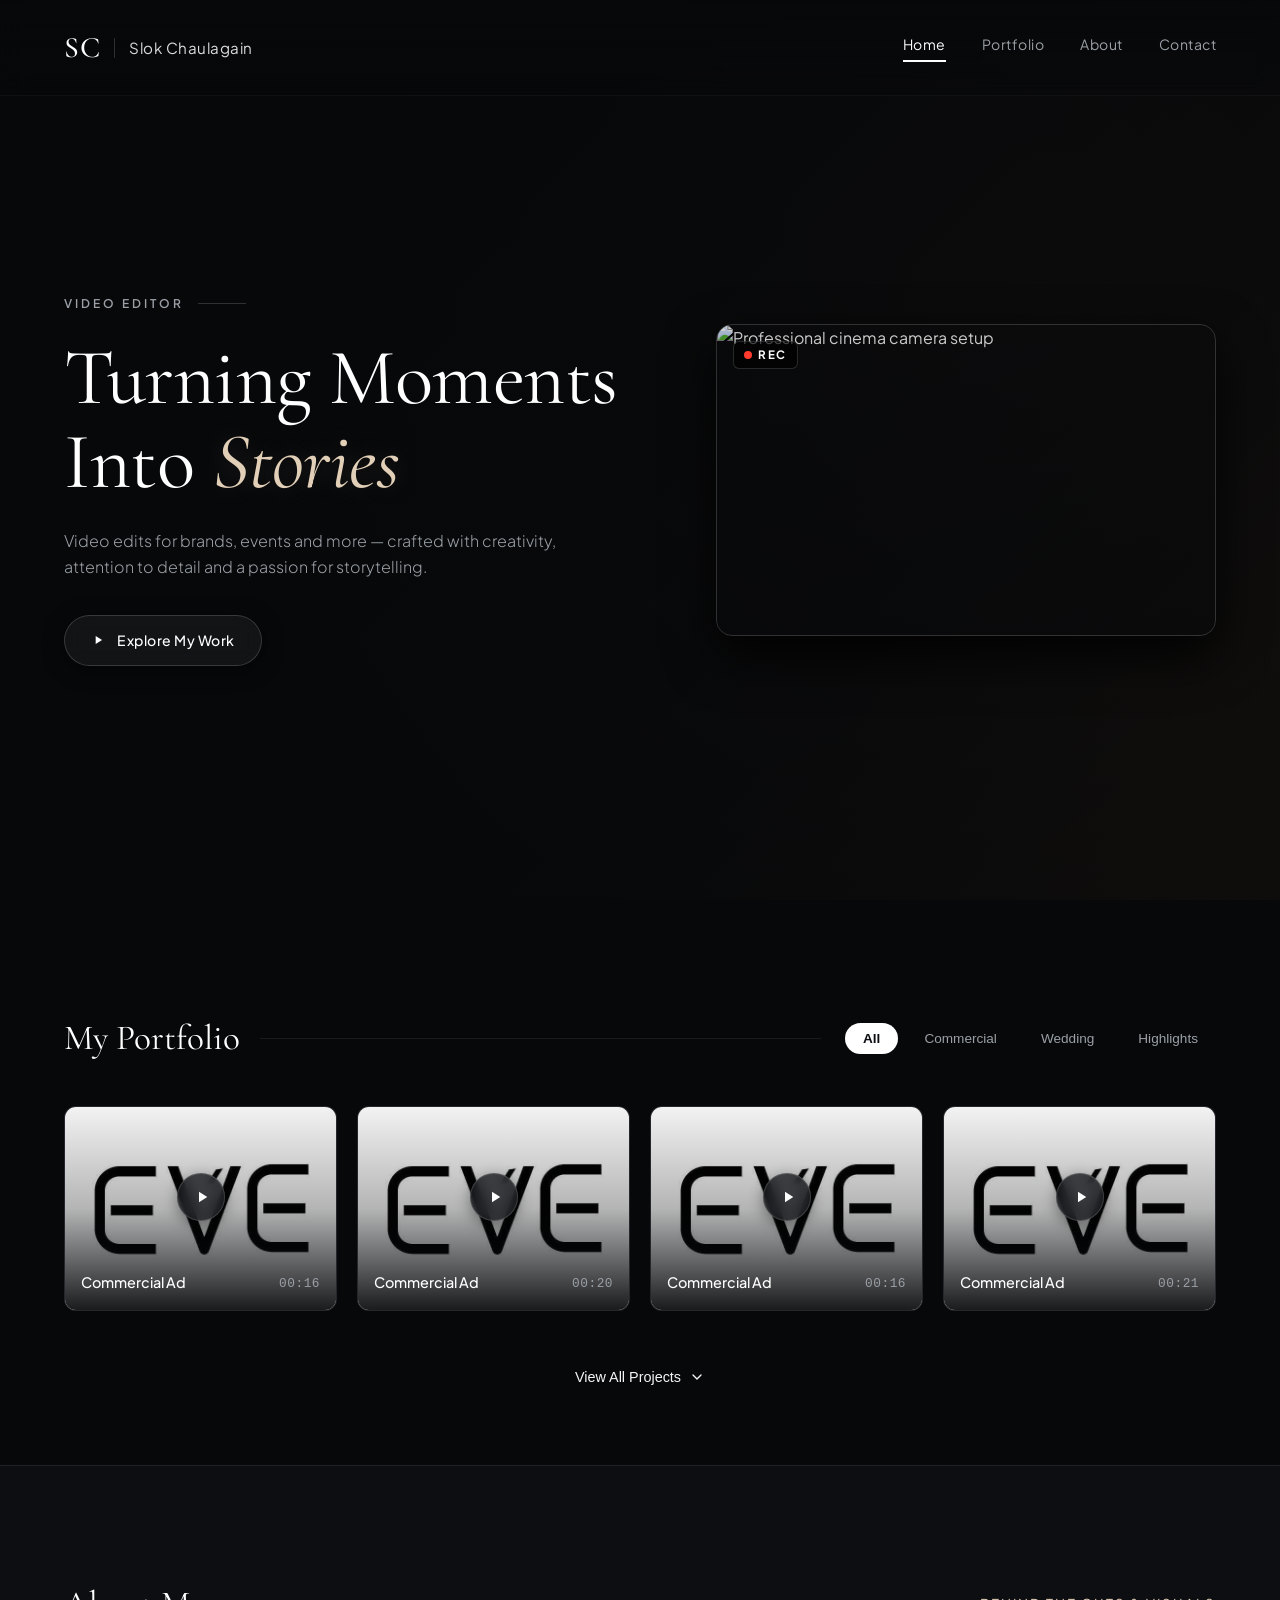
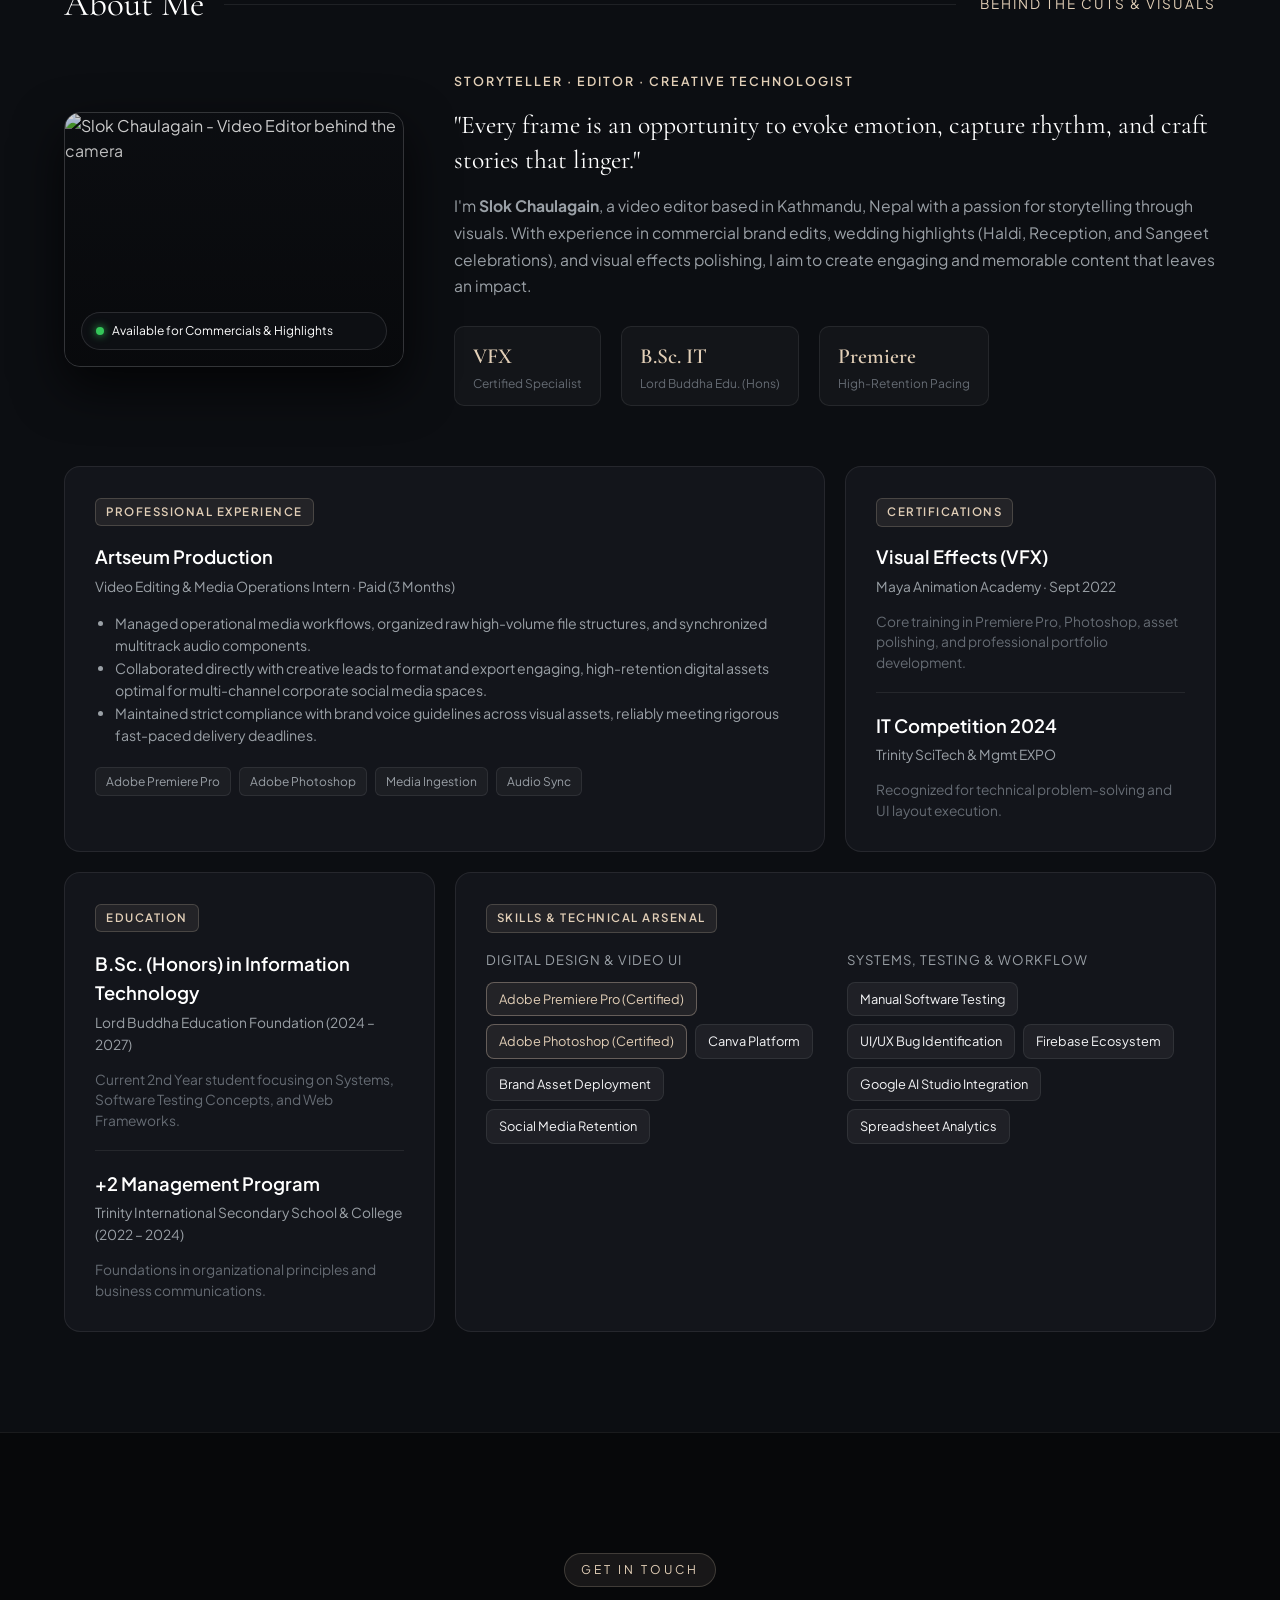
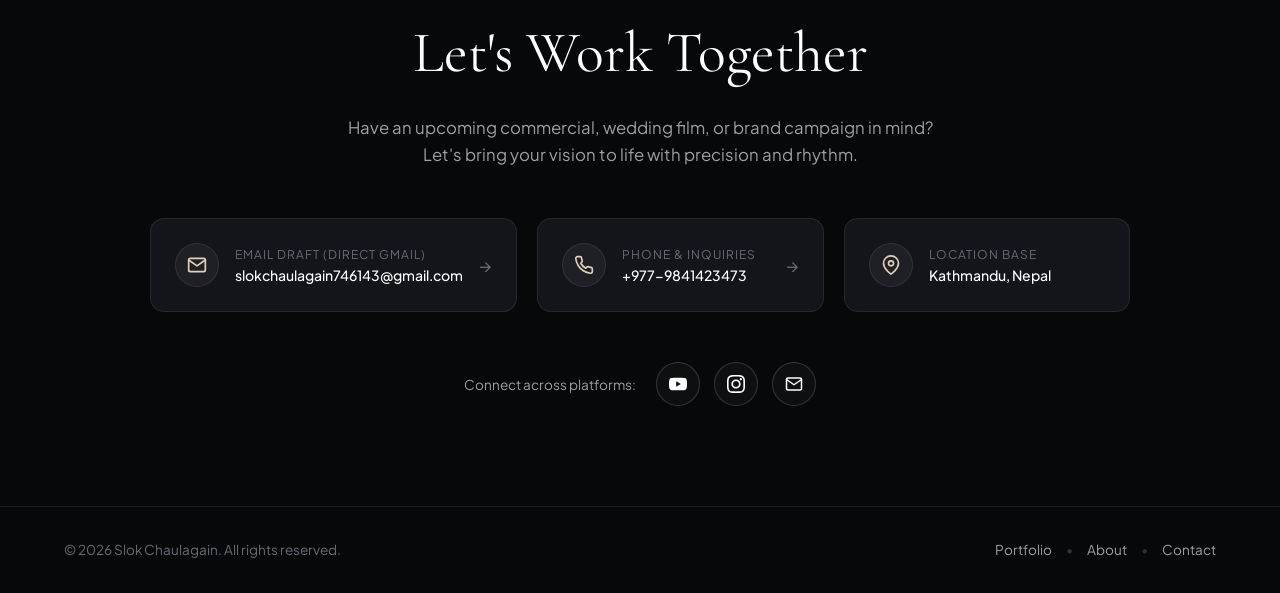
==== commit 871c23b3: "Add files via upload" ====
--- a/Portfolio/index.html
+++ b/Portfolio/index.html
@@ -3,8 +3,11 @@
 <head>
   <meta charset="UTF-8">
   <meta name="viewport" content="width=device-width, initial-scale=1.0">
-  <title>Slok Chaulagain — Video Editor & Visual Storyteller</title>
+  <title>Slok Chaulagain</title>
   <meta name="description" content="Portfolio of Slok Chaulagain, a Video Editor specializing in commercial edits, wedding highlights, and cinematic visual storytelling based in Kathmandu, Nepal.">
+
+  <!-- YOUR FAVICON GOES HERE -->
+  <link rel="icon" type="image/png" href="assets/favicon.png">
   
   <!-- Google Fonts: Cormorant Garamond & Plus Jakarta Sans -->
   <link rel="preconnect" href="https://fonts.googleapis.com">
